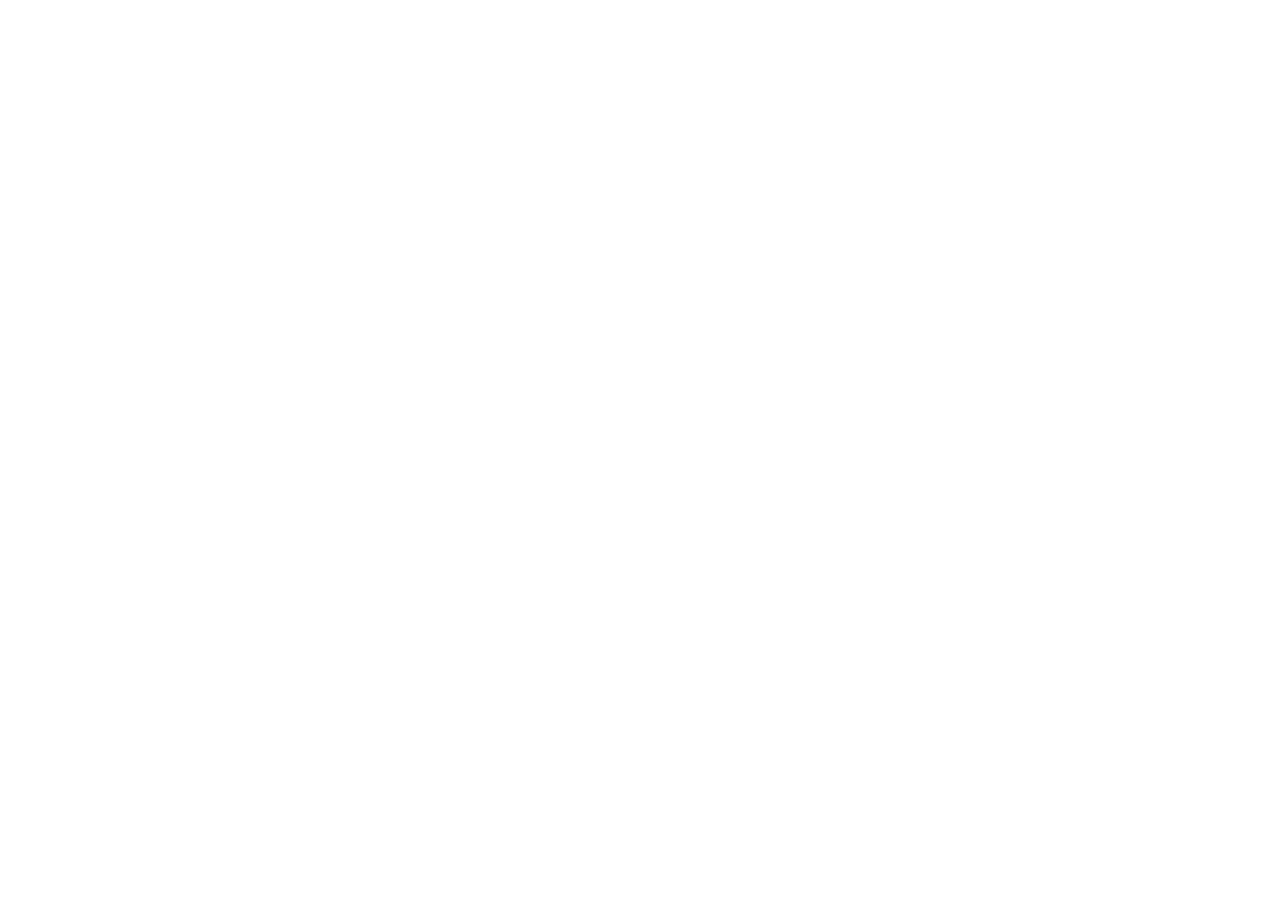
==== index.html @ 10ff5621 "Add files via upload" ====
<!DOCTYPE html>
<html lang="ru">
<head>
    <meta charset="UTF-8">
    <meta http-equiv="X-UA-Compatible" content="IE=edge">
    <meta name="viewport" content="width=device-width, initial-scale=1.0">
    <title>Document</title>
    <link rel="stylesheet" href="style.css">
</head>
<body>
    
</body>
</html>
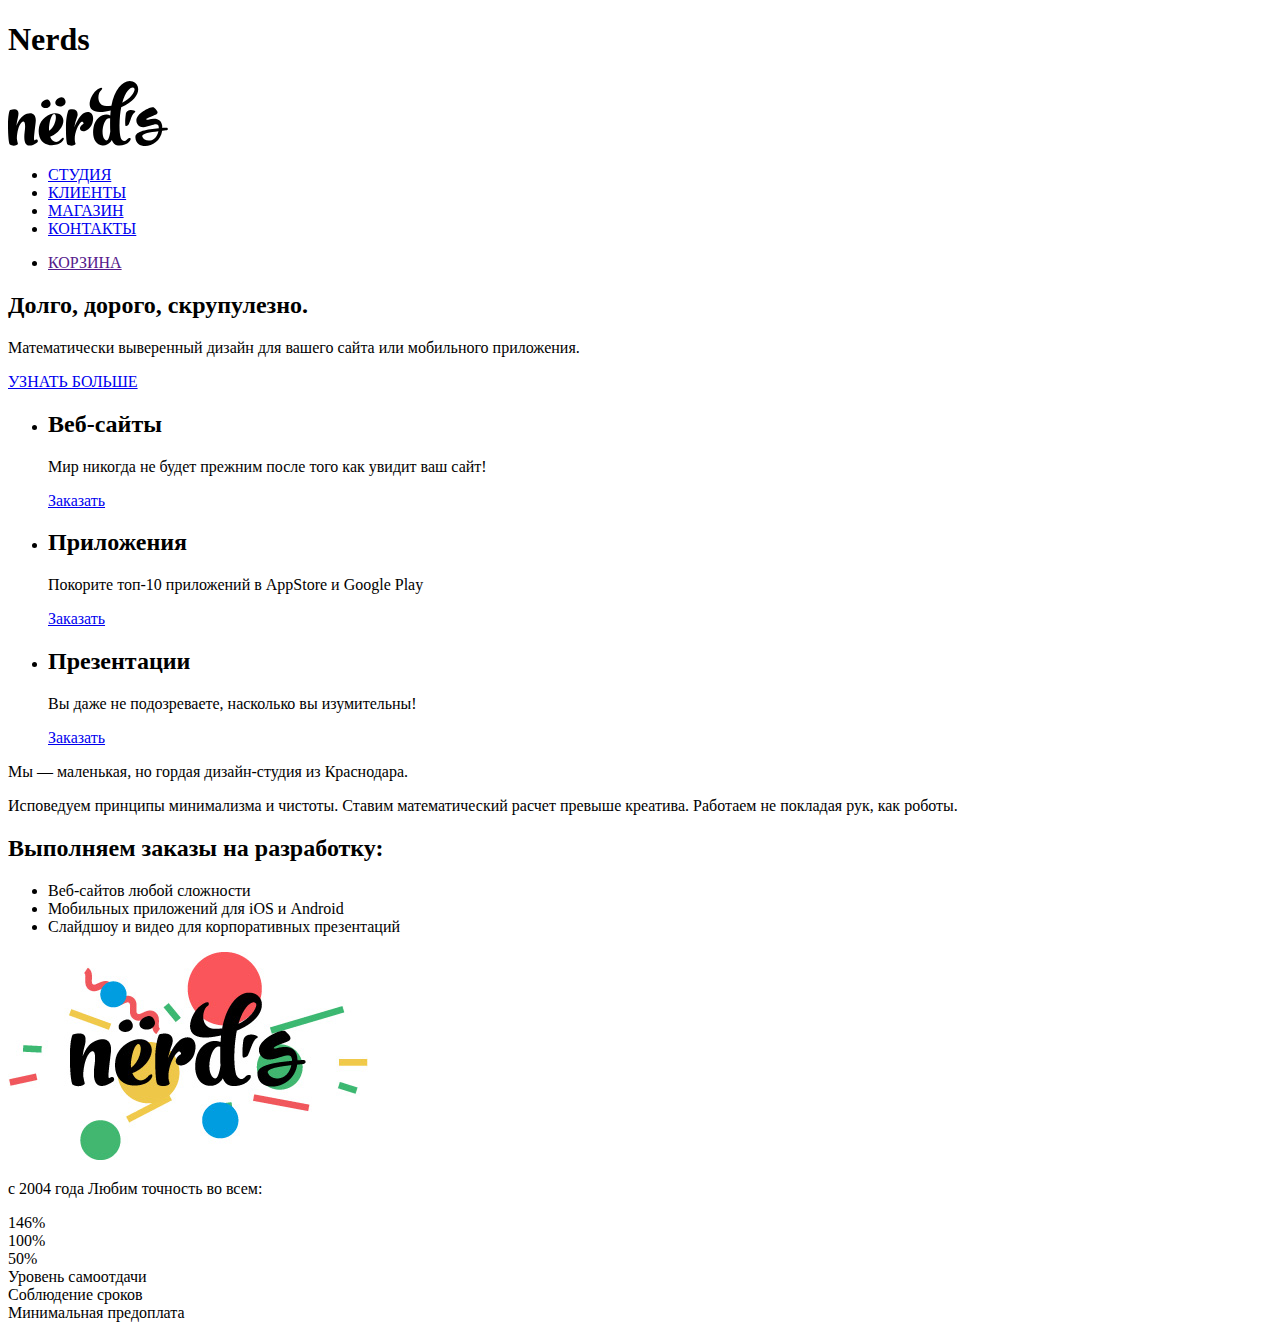
==== commit 168f3b69: "Add files via upload" ====
--- a/index.html
+++ b/index.html
@@ -4,10 +4,84 @@
     <meta charset="UTF-8">
     <meta http-equiv="X-UA-Compatible" content="IE=edge">
     <meta name="viewport" content="width=device-width, initial-scale=1.0">
-    <title>Document</title>
+    <title>Nerds</title>
     <link rel="stylesheet" href="style.css">
 </head>
 <body>
-    
+    <header class="main-header">
+        <div class="container">
+            <h1 class="visually-hidden">Nerds</h1>
+            <a href="index.html">
+                <img src="img/nerds-logo.svg" alt="логотип комапании нёрдс">
+            </a>
+                <ul class="navigation-list">
+                    <li class="navigation-item"><a href="#">СТУДИЯ</a></li>
+                    <li class="navigation-item"><a href="#">КЛИЕНТЫ</a></li>
+                    <li class="navigation-item"><a href="#">МАГАЗИН</a></li>
+                    <li class="navigation-item"><a href="#">КОНТАКТЫ</a></li>
+                </ul>
+
+                <ul class="user-list">
+                    <li class="user-item"><a href="">КОРЗИНА</a></li>
+                </ul>
+        </div>
+    </header>
+
+    <main class="page-body">
+        <section class="slider">
+            <div class="container">
+                <div class="slider-item slider-item-1">
+                    <h2 class="slider-title">Долго, дорого, скрупулезно.</h2>
+                    <p class="slider-text">Математически выверенный дизайн для вашего сайта или мобильного приложения.</p>
+                    <a href="#" class="btn">УЗНАТЬ БОЛЬШЕ</a>
+                </div>
+            </div>
+        </section>
+
+        <section class="services">
+            <ul class="services-list">
+                <li class="services-item">
+                    <h2>Веб-сайты</h2>
+                    <p>Мир никогда не будет прежним после того как увидит ваш сайт!</p>
+                    <a href="#" class="btn">Заказать</a>
+                </li>
+                <li class="services-item">
+                    <h2>Приложения</h2>
+                    <p>Покорите топ-10 приложений в AppStore и Google Play</p>
+                    <a href="#" class="btn">Заказать</a>
+                </li>
+                <li class="services-item">
+                    <h2>Презентации</h2>
+                    <p>Вы даже не подозреваете, насколько вы изумительны!</p>
+                    <a href="#" class="btn">Заказать</a>
+                </li>
+            </ul>
+        </section>
+
+        <section class="info">
+            <div class="info-left-column">   
+                <p class="info-text info-text--big">Мы — маленькая, но гордая дизайн-студия из Краснодара.</p>
+                <p class="info-text">Исповедуем принципы минимализма и чистоты. Ставим математический расчет превыше креатива. Работаем не покладая рук, как роботы.</p>
+                <h2 class="info-title">Выполняем заказы на разработку:</h2>
+                <ul class="orders-list">
+                    <li class="orders-item">Веб-сайтов любой сложности</li>
+                    <li class="orders-item">Мобильных приложений для iOS и Android</li>
+                    <li class="orders-item">Слайдшоу и видео для корпоративных презентаций</li>
+                </ul>
+            </div>
+            <div class="info-right-column">
+                <img class="info-img" src="img/nerds-illustration 1.svg" alt="">
+                <p class="info-stats">с 2004 года Любим точность во всем:</p>
+                <div class="info-stats--wrapper">
+                    <div class="stats-title">146%</div>
+                    <div class="stats-title">100%</div>
+                    <div class="stats-title">50%</div>
+                    <div class="stats-text">Уровень самоотдачи</div>
+                    <div class="stats-text">Соблюдение сроков</div>
+                    <div class="stats-text">Минимальная предоплата</div>
+                </div>
+            </div>
+        </section>
+    </main>
 </body>
 </html>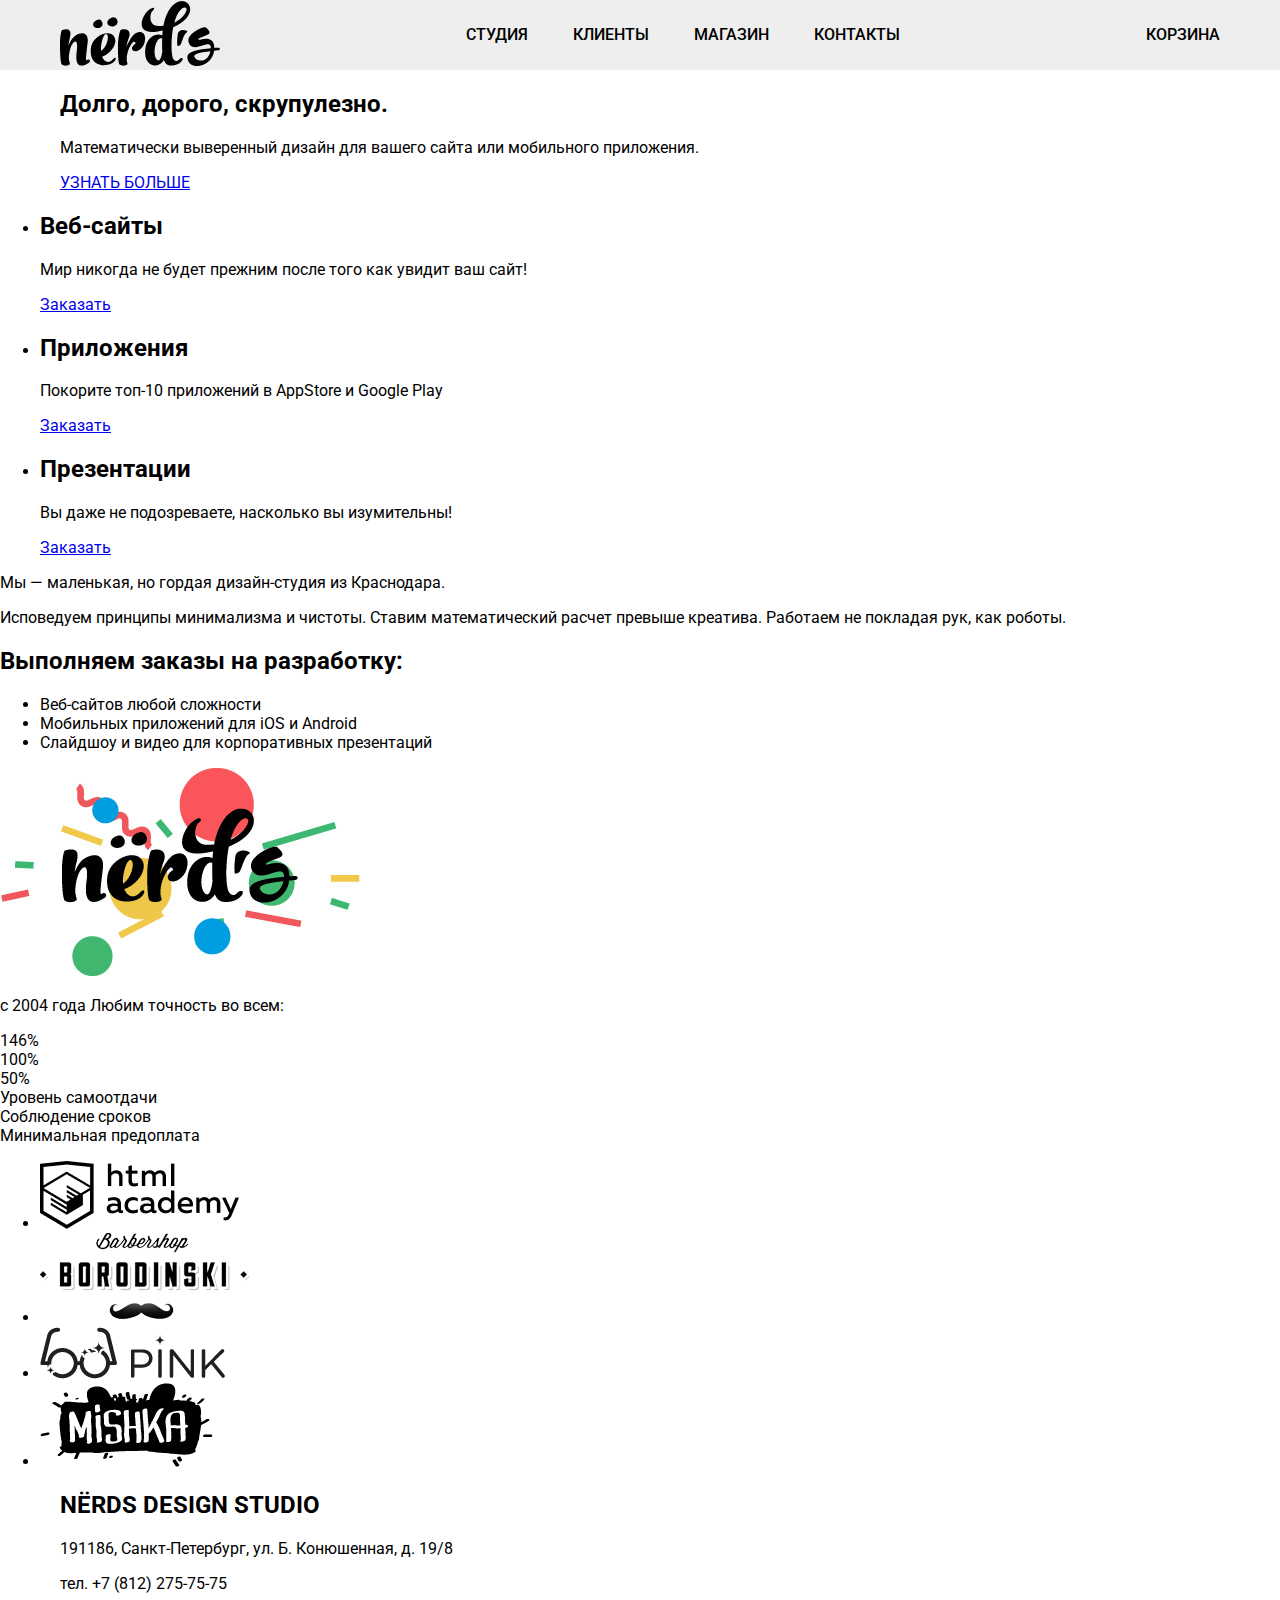
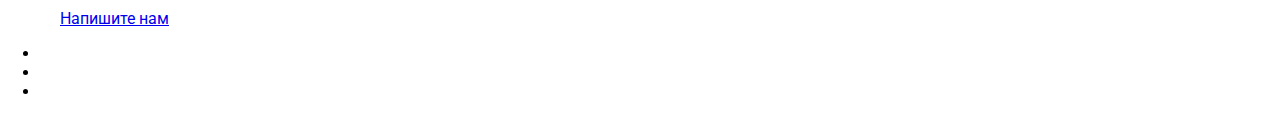
==== commit 3ca14295: "Add files via upload" ====
--- a/index.html
+++ b/index.html
@@ -5,11 +5,14 @@
     <meta http-equiv="X-UA-Compatible" content="IE=edge">
     <meta name="viewport" content="width=device-width, initial-scale=1.0">
     <title>Nerds</title>
-    <link rel="stylesheet" href="style.css">
+    <link rel="preconnect" href="https://fonts.googleapis.com">
+    <link rel="preconnect" href="https://fonts.gstatic.com" crossorigin>
+    <link href="https://fonts.googleapis.com/css2?family=Roboto:wght@400;500;700&display=swap" rel="stylesheet">
+    <link rel="stylesheet" href="css/style.css">
 </head>
 <body>
     <header class="main-header">
-        <div class="container">
+        <div class="container main-header--wrapper">
             <h1 class="visually-hidden">Nerds</h1>
             <a href="index.html">
                 <img src="img/nerds-logo.svg" alt="логотип комапании нёрдс">
@@ -82,6 +85,39 @@
                 </div>
             </div>
         </section>
+
+        <section class="partners">
+            <ul class="partners-list">
+                <li class="partners-item"><a href="#"><img src="img/partner1.png" alt="html academy"></a></li>
+                <li class="partners-item"><a href="#"><img src="img/partner2.png" alt="borodinski"></a></li>
+                <li class="partners-item"><a href="#"><img src="img/partner3.png" alt="pink"></a></li>
+                <li class="partners-item"><a href="#"><img src="img/partner4.png" alt="mishka"></a></li>
+            </ul>
+        </section>
     </main>
+    <footer class="main-footer">
+        <section class="map"></section>
+            <div class="container">
+                <div class="map--wrapper">
+                    <h2>NЁRDS DESIGN STUDIO</h2>
+                    <p>191186, Санкт-Петербург, ул. Б. Конюшенная, д. 19/8</p>
+                    <p>тел. +7 (812) 275-75-75</p>
+                    <a href="#" class="btn">Напишите нам</a>
+                </div>
+            </div>
+        <section class="social">
+            <ul class="social-link-list">
+                <li class="social-link-item"><a href="#" class="social-link">
+
+                </a></li>
+                <li class="social-link-item"><a href="#" class="social-link">
+
+                </a></li>
+                <li class="social-link-item"><a href="#" class="social-link">
+
+                </a></li>
+            </ul>
+        </section>
+    </footer>
 </body>
 </html>--- a/css/style.css
+++ b/css/style.css
@@ -0,0 +1,55 @@
+body{
+    margin: 0;
+    padding: 0;
+    font-family: 'Roboto', sans-serif;
+}
+
+.container{
+    width: 1160px;
+    margin: 0 auto;
+}
+
+.main-header{
+    background-color: #EEEEEE;
+}
+
+.visually-hidden {
+    position: absolute;
+    clip: rect(0 0 0 0);
+    width: 1px;
+    height: 1px;
+    margin: -1px;
+}
+
+.main-header--wrapper{
+    display: flex;
+    justify-content: space-between;
+    align-items: center;
+}
+
+.navigation-list{
+    list-style: none;
+    display: flex;
+}
+
+.user-list{
+    list-style: none;
+    display: flex;
+}
+
+.navigation-item{
+    margin-right: 45px;
+}
+
+.navigation-item:last-child{
+    margin-right: 0;
+}
+
+.navigation-item a, .user-list a{
+    font-weight: 500;
+    font-size: 16px;
+    line-height: 30px;
+    color:#000;
+    text-decoration: none;
+    text-transform: uppercase;
+}
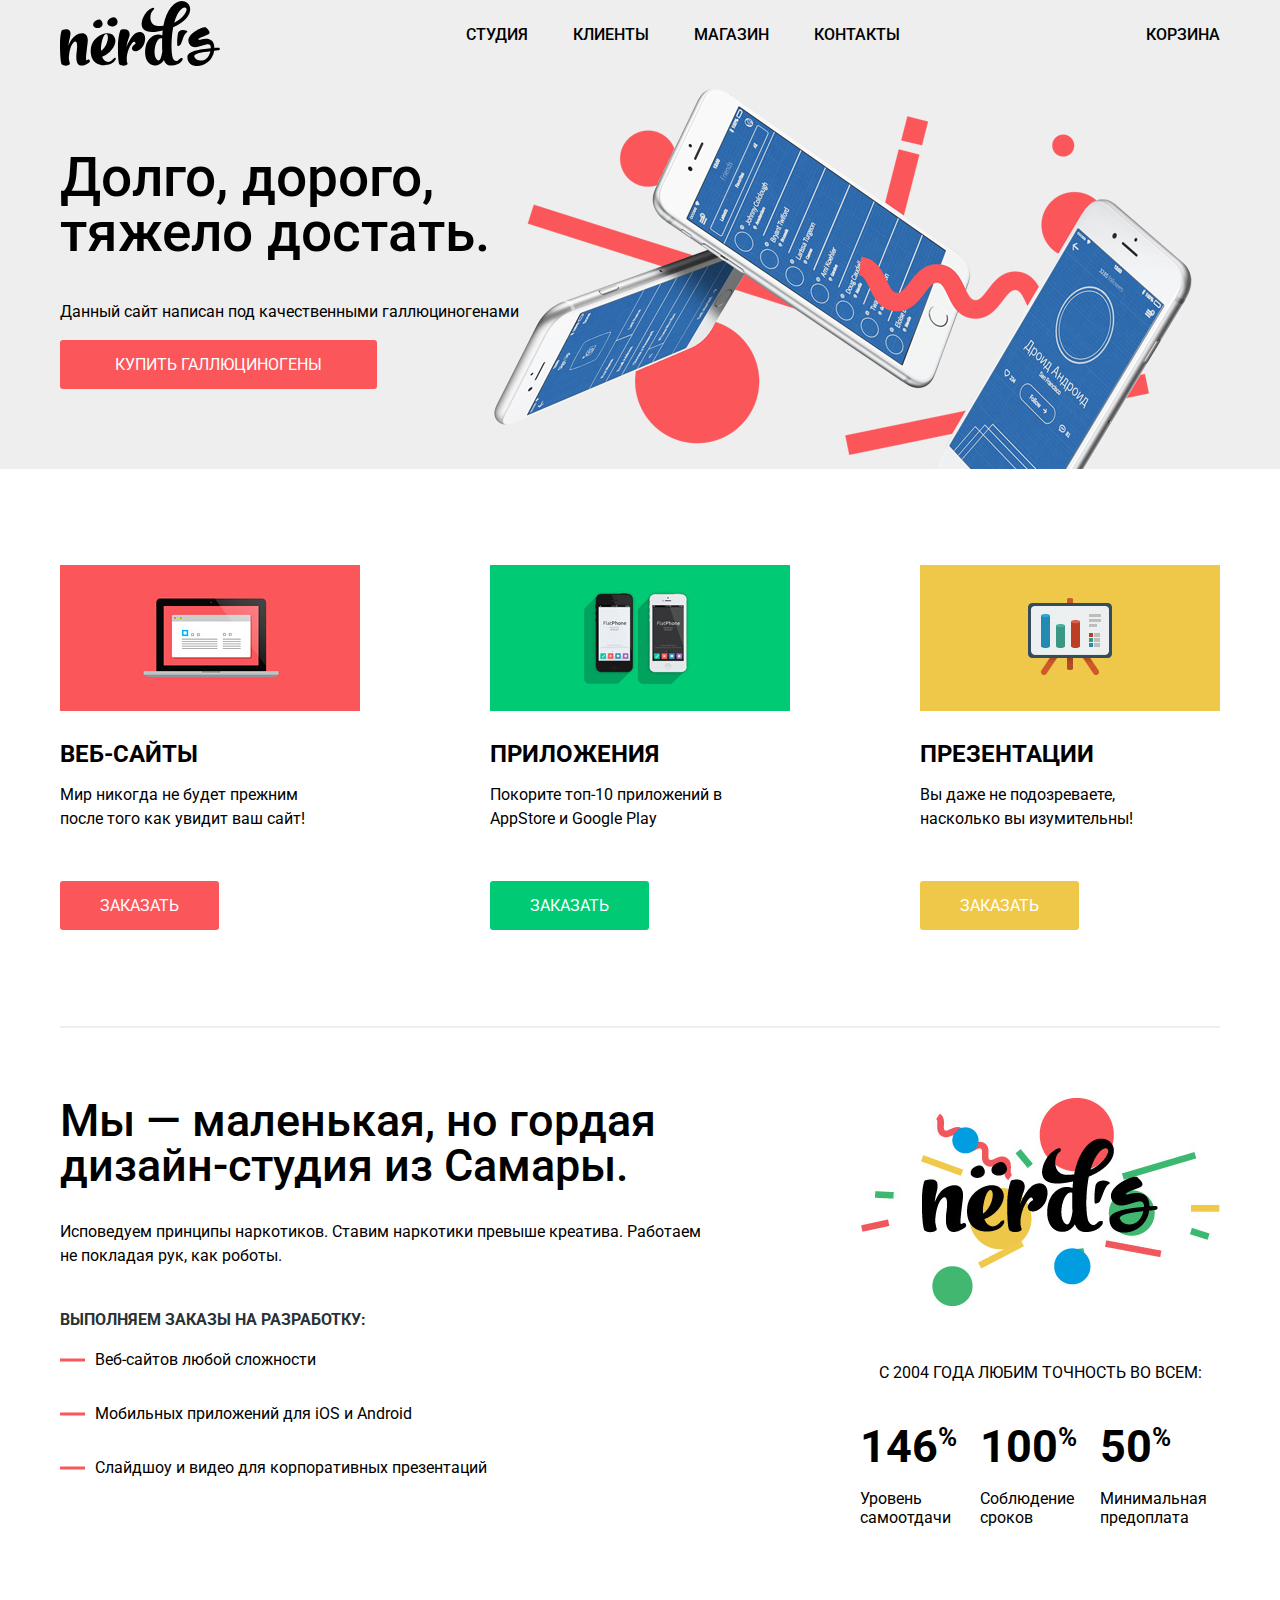
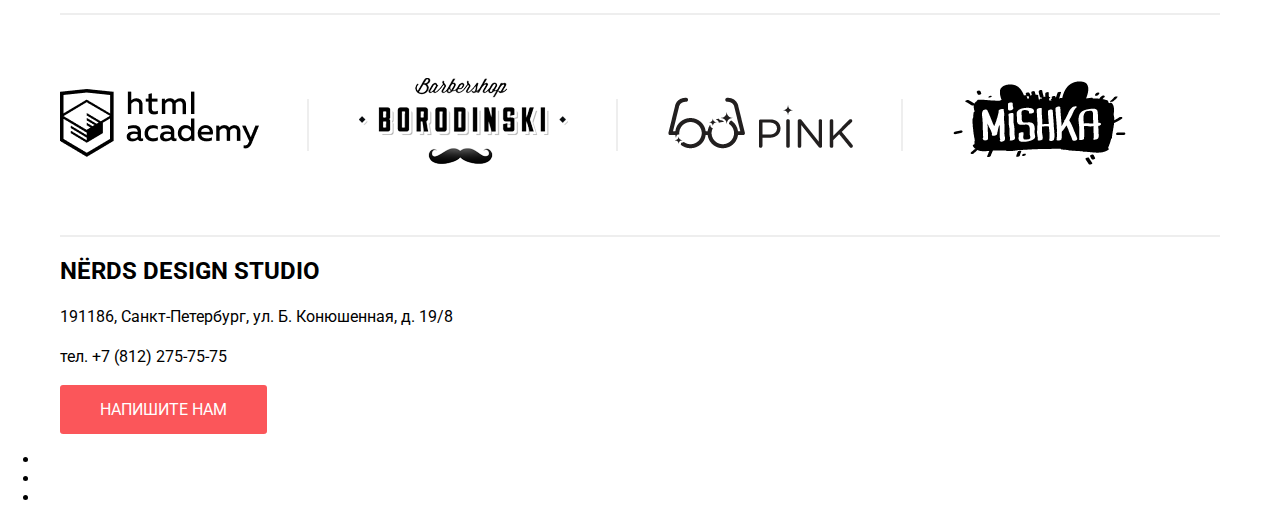
==== commit 4a561c4a: "Add files via upload" ====
--- a/index.html
+++ b/index.html
@@ -34,65 +34,76 @@
         <section class="slider">
             <div class="container">
                 <div class="slider-item slider-item-1">
-                    <h2 class="slider-title">Долго, дорого, скрупулезно.</h2>
-                    <p class="slider-text">Математически выверенный дизайн для вашего сайта или мобильного приложения.</p>
-                    <a href="#" class="btn">УЗНАТЬ БОЛЬШЕ</a>
+                    <div class="slider--wrapper">
+                        <h2 class="slider-title">Долго, дорого, тяжело достать.</h2>
+                        <p class="slider-text">Данный сайт написан под качественными галлюциногенами</p>
+                        <a href="#" class="btn btn_big">КУПИТЬ ГАЛЛЮЦИНОГЕНЫ</a>
+                    </div>
                 </div>
             </div>
         </section>
 
         <section class="services">
-            <ul class="services-list">
-                <li class="services-item">
-                    <h2>Веб-сайты</h2>
-                    <p>Мир никогда не будет прежним после того как увидит ваш сайт!</p>
-                    <a href="#" class="btn">Заказать</a>
-                </li>
-                <li class="services-item">
-                    <h2>Приложения</h2>
-                    <p>Покорите топ-10 приложений в AppStore и Google Play</p>
-                    <a href="#" class="btn">Заказать</a>
-                </li>
-                <li class="services-item">
-                    <h2>Презентации</h2>
-                    <p>Вы даже не подозреваете, насколько вы изумительны!</p>
-                    <a href="#" class="btn">Заказать</a>
-                </li>
-            </ul>
+            <div class="container">
+                <ul class="services-list">
+                    <li class="services-item">
+                        <img src="img/illustration-1 1.jpg" alt="">
+                        <h2>Веб-сайты</h2>
+                        <p>Мир никогда не будет прежним после того как увидит ваш сайт!</p>
+                        <a href="#" class="btn">Заказать</a>
+                    </li>
+                    <li class="services-item">
+                        <img src="img/illustration-2 1.jpg" alt="">
+                        <h2>Приложения</h2>
+                        <p>Покорите топ-10 приложений в AppStore и Google Play</p>
+                        <a href="#" class="btn btn_green">Заказать</a>
+                    </li>
+                    <li class="services-item">
+                        <img src="img/illustration-3 1.jpg" alt="">
+                        <h2>Презентации</h2>
+                        <p>Вы даже не подозреваете, насколько вы изумительны!</p>
+                        <a href="#" class="btn btn_yellow">Заказать</a>
+                    </li>
+                </ul>
+            </div>
         </section>
 
         <section class="info">
-            <div class="info-left-column">   
-                <p class="info-text info-text--big">Мы — маленькая, но гордая дизайн-студия из Краснодара.</p>
-                <p class="info-text">Исповедуем принципы минимализма и чистоты. Ставим математический расчет превыше креатива. Работаем не покладая рук, как роботы.</p>
-                <h2 class="info-title">Выполняем заказы на разработку:</h2>
-                <ul class="orders-list">
-                    <li class="orders-item">Веб-сайтов любой сложности</li>
-                    <li class="orders-item">Мобильных приложений для iOS и Android</li>
-                    <li class="orders-item">Слайдшоу и видео для корпоративных презентаций</li>
-                </ul>
-            </div>
-            <div class="info-right-column">
-                <img class="info-img" src="img/nerds-illustration 1.svg" alt="">
-                <p class="info-stats">с 2004 года Любим точность во всем:</p>
-                <div class="info-stats--wrapper">
-                    <div class="stats-title">146%</div>
-                    <div class="stats-title">100%</div>
-                    <div class="stats-title">50%</div>
-                    <div class="stats-text">Уровень самоотдачи</div>
-                    <div class="stats-text">Соблюдение сроков</div>
-                    <div class="stats-text">Минимальная предоплата</div>
+            <div class="container info--wrapper">
+                <div class="info-left-column">   
+                    <p class="info-text--big">Мы — маленькая, но гордая дизайн-студия из Самары.</p>
+                    <p class="info-text">Исповедуем принципы наркотиков. Ставим наркотики превыше креатива. Работаем не покладая рук, как роботы.</p>
+                    <h2 class="info-title">Выполняем заказы на разработку:</h2>
+                    <ul class="orders-list">
+                        <li class="orders-item">Веб-сайтов любой сложности</li>
+                        <li class="orders-item">Мобильных приложений для iOS и Android</li>
+                        <li class="orders-item">Слайдшоу и видео для корпоративных презентаций</li>
+                    </ul>
+                </div>
+                <div class="info-right-column">
+                    <img class="info-img" src="img/nerds-illustration 1.svg" alt="">
+                    <p class="info-stats">с 2004 года Любим точность во всем:</p>
+                    <div class="info-stats--wrapper">
+                        <div class="stats-title">146<sup>%</sup></div>
+                        <div class="stats-title">100<sup>%</sup></div>
+                        <div class="stats-title">50<sup>%</sup></div>
+                        <div class="stats-text">Уровень самоотдачи</div>
+                        <div class="stats-text">Соблюдение сроков</div>
+                        <div class="stats-text">Минимальная предоплата</div>
+                    </div>
                 </div>
             </div>
         </section>
 
         <section class="partners">
-            <ul class="partners-list">
-                <li class="partners-item"><a href="#"><img src="img/partner1.png" alt="html academy"></a></li>
-                <li class="partners-item"><a href="#"><img src="img/partner2.png" alt="borodinski"></a></li>
-                <li class="partners-item"><a href="#"><img src="img/partner3.png" alt="pink"></a></li>
-                <li class="partners-item"><a href="#"><img src="img/partner4.png" alt="mishka"></a></li>
-            </ul>
+            <div class="container">
+                <ul class="partners-list">
+                    <li class="partners-item"><a href="#"><img src="img/partner1.png" alt="html academy"></a></li>
+                    <li class="partners-item"><a href="#"><img src="img/partner2.png" alt="borodinski"></a></li>
+                    <li class="partners-item"><a href="#"><img src="img/partner3.png" alt="pink"></a></li>
+                    <li class="partners-item"><a href="#"><img src="img/partner4.png" alt="mishka"></a></li>
+                </ul>
+            </div>
         </section>
     </main>
     <footer class="main-footer">
--- a/css/style.css
+++ b/css/style.css
@@ -2,6 +2,11 @@
     margin: 0;
     padding: 0;
     font-family: 'Roboto', sans-serif;
+}
+
+p {
+    font-size: 16px;
+    line-height: 24px;
 }
 
 .container{
@@ -53,3 +58,206 @@
     text-decoration: none;
     text-transform: uppercase;
 }
+
+.slider{
+    background-color: #EEEEEE;
+}
+
+.slider-item{
+    padding: 80px 0;
+}
+
+.slider-title{
+    font-weight: 500;
+    font-size: 55px;
+    line-height: 55px;
+    margin: 0;
+    margin-bottom:40px;
+}
+
+.slider-text{
+    font-size: 16px;
+    line-height: 24px;
+}
+
+.btn{
+    display: inline-block;
+    color: white;
+    background: #FB565A;
+    border-radius: 3px;
+    padding: 15px 40px;
+    text-decoration: none;
+    text-align: center;
+    text-transform: uppercase;
+}
+
+.btn_big{
+    padding: 15px 55px;
+}
+
+.slider-item-1{
+    background-image: url(../img/nerds-index-slide1\ 1.png);
+    background-repeat: no-repeat;
+    background-position: 100% 0;
+}
+
+.slider--wrapper{
+    width: 540px;
+}
+
+.services{
+    padding:80px 0;
+}
+
+.services-item{
+    width:300px;
+}
+
+.services-list{
+    display: flex;
+    list-style: none;
+    justify-content: space-between;
+    padding: 0;
+}
+
+.btn_green{
+    background-color: #00CA74;
+}
+
+.btn_yellow{
+    background-color: #EFC849;;
+}
+
+.services-item h2{
+    margin: 0;
+    margin-bottom: 15px;
+    text-transform: uppercase;
+
+}
+
+.services-item img{
+    margin: 0;
+    margin-bottom: 25px;
+}
+
+.services-item p{
+    width: 265px;
+    margin: 0;
+    margin-bottom: 50px;
+}
+
+.info--wrapper{
+    display: grid;
+    grid-template-columns: 660px 360px;
+    grid-gap: 140px;
+
+    padding: 70px 0;
+
+    border-top: 2px solid #EEEEEE;
+}
+
+.info-text--big{
+    font-weight: 500;
+    font-size: 45px;
+    line-height: 45px;
+
+    margin: 0;
+    margin-bottom: 32px;
+}
+
+.info-text{
+    margin-bottom: 40px;
+}
+
+.info-title{
+    font-size: 16px;
+    line-height: 24px;
+
+    text-transform: uppercase;
+    color: #283136;
+}
+
+.orders-list{
+    padding: 0;
+    list-style: none;
+}
+
+.orders-item{
+    font-size: 16px;
+    line-height: 24px;
+    margin-bottom: 30px;
+    padding-left: 35px;
+
+    position: relative;
+}
+
+.orders-item::before{
+    position: absolute;
+    content: '';
+
+    left: 0;
+    top: 50%;
+    transform: translateY(-50%);
+
+    width: 25px;
+    height: 3px;
+
+    background: #FB565A;
+}
+
+.info-img{
+    margin-bottom: 35px;
+}
+
+.info-stats{
+    text-align: center;
+    text-transform: uppercase;
+    margin-bottom: 30px;
+}
+
+.info-stats--wrapper{
+    display: grid;
+    grid-template-columns: 1fr 1fr 1fr;
+    row-gap: 10px;
+}
+
+.stats-title{
+    font-weight: bold;
+    font-size: 45px;
+    line-height: 64px;
+}
+
+.stats-title sup{
+    font-size: 26px;
+    line-height: 40px;
+}
+
+.partners-list{
+    border-top: 2px solid #EEEEEE;
+    border-bottom: 2px solid #EEEEEE;
+    display: flex;
+    list-style: none;
+    padding: 63px 0;
+    align-items: center
+}
+
+.partners-item{
+    margin-right: 100px;
+    position: relative;
+}
+
+.partners-item::after{
+    position: absolute;
+    content: '';
+    background-color: #EEEEEE;
+    width: 2px;
+    height: 52px;
+    right: -50px;
+    top: 50%;
+    transform: translateY(-50%);
+}
+
+.partners-item:last-child::after{
+    width: 0;
+    height: 0;
+}